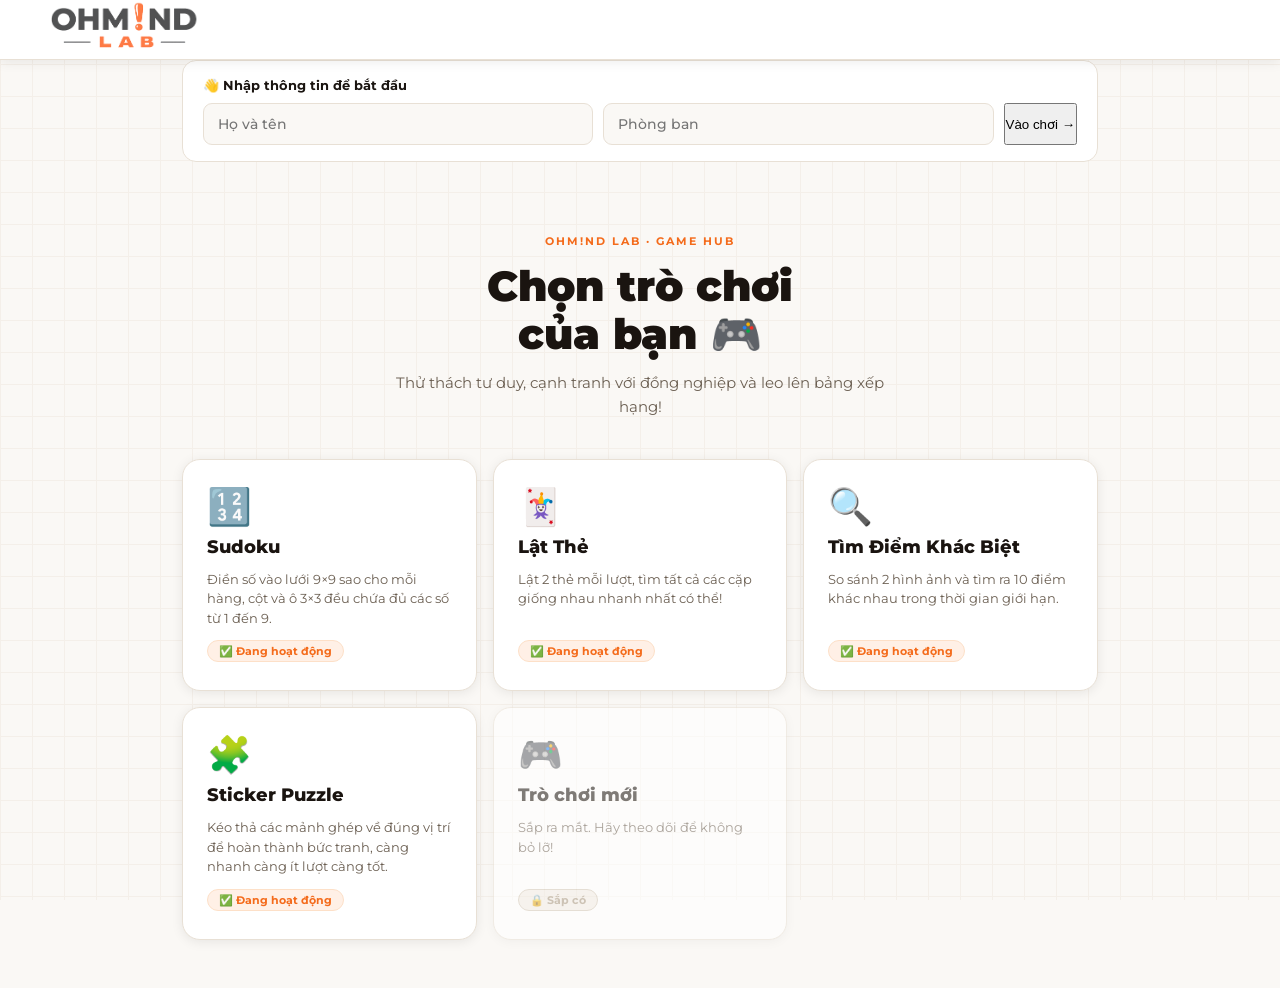
==== index.html @ 02a3761b "Add files via upload" ====
<!DOCTYPE html>
<html lang="vi">
<head>
<meta charset="UTF-8">
<meta name="viewport" content="width=device-width, initial-scale=1.0">
<title>OhM!nd Lab — Game Hub</title>
<link rel="icon" type="image/png" href="pic/Favicon1.png">
<link href="https://fonts.googleapis.com/css2?family=DM+Mono:wght@400;500&family=Montserrat:wght@400;500;600;700;800;900&display=swap" rel="stylesheet">
<link rel="stylesheet" href="style.css">
<style>
.hero{text-align:center;padding:56px 24px 40px;max-width:560px;margin:0 auto;}
.hero-label{font-size:11px;font-weight:700;text-transform:uppercase;letter-spacing:2px;color:var(--orange);margin-bottom:14px;}
.hero h1{font-size:clamp(28px,5vw,42px);font-weight:900;line-height:1.15;margin-bottom:12px;}
.hero p{font-size:15px;color:var(--t2);line-height:1.6;}

.game-grid{display:grid;grid-template-columns:repeat(auto-fill,minmax(260px,1fr));gap:16px;max-width:980px;margin:0 auto;padding:0 32px 48px;}

.game-card{background:var(--white);border:1.5px solid var(--border);border-radius:18px;padding:28px 24px;cursor:pointer;transition:all .2s;box-shadow:var(--shadow);text-decoration:none;color:inherit;display:flex;flex-direction:column;gap:12px;}
.game-card:hover{border-color:var(--orange);transform:translateY(-3px);box-shadow:0 8px 28px rgba(244,107,27,.18);}
.game-card-icon{font-size:36px;line-height:1;}
.game-card-title{font-size:18px;font-weight:800;}
.game-card-desc{font-size:13px;color:var(--t2);line-height:1.5;flex:1;}
.game-card-tag{display:inline-flex;align-items:center;gap:5px;background:var(--ol);color:var(--orange);border:1px solid var(--om);border-radius:999px;padding:3px 11px;font-size:11px;font-weight:700;width:fit-content;}

.coming-soon{opacity:.55;cursor:default;}
.coming-soon:hover{transform:none;box-shadow:var(--shadow);border-color:var(--border);}
.cs-tag{background:var(--bg2);color:var(--t3);border:1px solid var(--border2);}

@media(max-width:640px){
  .game-grid{padding:0 16px 40px;}
  .hero{padding:36px 16px 28px;}
}
</style>
</head>
<body>
<div id="app">

<header>
  <div class="logo">
    <img src="pic/OhM!nd Lab.png" style="height:80px;object-fit:contain">
  </div>
</header>
<div style="max-width:980px;margin:0 auto 16px;padding:0 32px">
  <div id="playerBox" style="background:white;border:1.5px solid #e8e0d5;border-radius:14px;padding:16px 20px">

    <!-- Form nhập tên -->
    <div id="formView">
      <div style="font-size:13px;font-weight:700;margin-bottom:10px">👋 Nhập thông tin để bắt đầu</div>
      <div style="display:flex;gap:10px;flex-wrap:wrap">
        <input type="text" id="inputName" placeholder="Họ và tên" maxlength="30" style="flex:1;min-width:140px">
        <input type="text" id="inputDept" placeholder="Phòng ban" maxlength="30" style="flex:1;min-width:140px">
        <button onclick="savePlayer()">Vào chơi →</button>
      </div>
    </div>

    <!-- Hiển thị sau khi nhập -->
    <div id="profileView" style="display:none">
      <span id="showName">—</span> · 
      <span id="showDept">—</span> · 
      <span onclick="editPlayer()" style="cursor:pointer;color:#f46b1b">✏️ Đổi</span>
    </div>

  </div>
</div>
<div class="hero">
  <div class="hero-label">OhM!nd Lab · Game Hub</div>
  <h1>Chọn trò chơi<br>của bạn 🎮</h1>
  <p>Thử thách tư duy, cạnh tranh với đồng nghiệp và leo lên bảng xếp hạng!</p>
</div>

<div class="game-grid">

  <!-- Sudoku -->
  <a href="game/sudoku.html" class="game-card">
    <div class="game-card-icon">🔢</div>
    <div class="game-card-title">Sudoku</div>
    <div class="game-card-desc">Điền số vào lưới 9×9 sao cho mỗi hàng, cột và ô 3×3 đều chứa đủ các số từ 1 đến 9.</div>
    <div class="game-card-tag">✅ Đang hoạt động</div>
  </a>

  <!-- Memory Match -->
  <a href="game/memory-match.html" class="game-card">
    <div class="game-card-icon">🃏</div>
    <div class="game-card-title">Lật Thẻ</div>
    <div class="game-card-desc">Lật 2 thẻ mỗi lượt, tìm tất cả các cặp giống nhau nhanh nhất có thể!</div>
    <div class="game-card-tag">✅ Đang hoạt động</div>
  </a>

  <!-- Spot Difference -->
  <a href="game/spot-difference.html" class="game-card">
    <div class="game-card-icon">🔍</div>
    <div class="game-card-title">Tìm Điểm Khác Biệt</div>
    <div class="game-card-desc">So sánh 2 hình ảnh và tìm ra 10 điểm khác nhau trong thời gian giới hạn.</div>
    <div class="game-card-tag">✅ Đang hoạt động</div>
  </a>

  <!-- Sticker Puzzle -->
  <a href="game/sticker-puzzle.html" class="game-card">
    <div class="game-card-icon">🧩</div>
    <div class="game-card-title">Sticker Puzzle</div>
    <div class="game-card-desc">Kéo thả các mảnh ghép về đúng vị trí để hoàn thành bức tranh, càng nhanh càng ít lượt càng tốt.</div>
    <div class="game-card-tag">✅ Đang hoạt động</div>
  </a>

  <!-- Placeholder: thêm trò mới ở đây -->
  <div class="game-card coming-soon">
    <div class="game-card-icon">🎮</div>
    <div class="game-card-title">Trò chơi mới</div>
    <div class="game-card-desc">Sắp ra mắt. Hãy theo dõi để không bỏ lỡ!</div>
    <div class="game-card-tag cs-tag">🔒 Sắp có</div>
  </div>

</div>
</div>
<script>
  window.onload = () => {
    const name = localStorage.getItem('bb_name');
    const dept = localStorage.getItem('bb_dept');
    if(name) showProfile(name, dept);
  };
  
  function savePlayer(){
    const name = document.getElementById('inputName').value.trim();
    const dept = document.getElementById('inputDept').value.trim();
    if(!name){ alert('Vui lòng nhập tên!'); return; }
    localStorage.setItem('bb_name', name);
    localStorage.setItem('bb_dept', dept);
    showProfile(name, dept);
  }
  
  function showProfile(name, dept){
    document.getElementById('formView').style.display = 'none';
    document.getElementById('profileView').style.display = 'block';
    document.getElementById('showName').textContent = name;
    document.getElementById('showDept').textContent = dept || 'Chưa có phòng ban';
  }
  
  function editPlayer(){
    document.getElementById('inputName').value = localStorage.getItem('bb_name')||'';
    document.getElementById('inputDept').value = localStorage.getItem('bb_dept')||'';
    document.getElementById('profileView').style.display = 'none';
    document.getElementById('formView').style.display = 'block';
  }
  </script>
</body>
</html>
---- style.css ----
/* ── DESIGN TOKENS ─────────────────────────────────────────── */
:root {
  --bg:#faf8f5; --bg2:#f2ede6; --white:#fff;
  --border:#e8e0d5; --border2:#d4c9b8;
  --orange:#f46b1b; --ol:#fff0e6; --om:#fde0c8; --od:#d45a10;
  --text:#1a1410; --t2:#6b5f52; --t3:#a89880;
  --green:#2da44e; --gl:#e6f4ec;
  --red:#e03e3e; --rl:#fdeaea;
  --blue:#3b82f6; --bl:#eff6ff;
  --pencil:#7c6fff;
  --shadow:0 2px 12px rgba(0,0,0,.08);
  --shadow-lg:0 8px 32px rgba(0,0,0,.12);
  --mono:'DM Mono',monospace; --sans:'Montserrat',sans-serif;
}
*{box-sizing:border-box;margin:0;padding:0;}
body{background:var(--bg);color:var(--text);font-family:var(--sans);min-height:100vh;}
body::before{content:'';position:fixed;inset:0;background-image:linear-gradient(var(--border) 1px,transparent 1px),linear-gradient(90deg,var(--border) 1px,transparent 1px);background-size:32px 32px;opacity:.35;pointer-events:none;z-index:0;}
#app{position:relative;z-index:1;}

/* ── HEADER ─────────────────────────────────────────────────── */
header{background:var(--white);border-bottom:1px solid var(--border);padding:0 32px;height:60px;display:flex;align-items:center;justify-content:space-between;position:sticky;top:0;z-index:100;box-shadow:var(--shadow);}
.logo{font-size:18px;font-weight:900;display:flex;align-items:center;gap:8px;}
.logo-dot{width:28px;height:28px;background:var(--orange);border-radius:7px;display:flex;align-items:center;justify-content:center;font-size:14px;}
.player-chip{display:flex;align-items:center;gap:8px;background:var(--bg);border:1.5px solid var(--border);padding:6px 14px;border-radius:999px;font-size:13px;font-weight:600;cursor:pointer;transition:all .2s;}
.player-chip:hover{border-color:var(--orange);color:var(--orange);}
.chip-av{width:22px;height:22px;background:var(--orange);border-radius:50%;display:flex;align-items:center;justify-content:center;font-size:11px;color:white;font-weight:700;}

/* ── TABS ────────────────────────────────────────────────────── */
.tabs{background:var(--white);border-bottom:1px solid var(--border);padding:0 32px;display:flex;}
.tab{padding:14px 20px;font-family:var(--sans);font-weight:700;font-size:13px;cursor:pointer;background:none;border:none;color:var(--t3);border-bottom:3px solid transparent;transition:all .2s;margin-bottom:-1px;}
.tab:hover{color:var(--text);}
.tab.active{color:var(--orange);border-bottom-color:var(--orange);}

/* ── LAYOUT ──────────────────────────────────────────────────── */
.main{padding:28px 32px;max-width:980px;margin:0 auto;}
.page{display:none;animation:fadeUp .25s ease;}
.page.active{display:block;}
@keyframes fadeUp{from{opacity:0;transform:translateY(8px)}to{opacity:1;transform:none}}

/* ── CARDS ───────────────────────────────────────────────────── */
.card{background:var(--white);border:1.5px solid var(--border);border-radius:16px;padding:24px;box-shadow:var(--shadow);margin-bottom:16px;}
.card-label{font-size:11px;font-weight:700;text-transform:uppercase;letter-spacing:1.5px;color:var(--t3);margin-bottom:14px;}

/* ── BUTTONS ─────────────────────────────────────────────────── */
.btn{display:inline-flex;align-items:center;gap:7px;padding:9px 18px;border-radius:9px;font-family:var(--sans);font-weight:700;font-size:13px;cursor:pointer;border:none;transition:all .15s;white-space:nowrap;}
.btn-primary{background:var(--orange);color:white;}
.btn-primary:hover{background:var(--od);transform:translateY(-1px);box-shadow:0 4px 16px rgba(244,107,27,.35);}
.btn-secondary{background:var(--bg);color:var(--text);border:1.5px solid var(--border);}
.btn-secondary:hover{border-color:var(--orange);color:var(--orange);}
.btn-hint{background:var(--bl);color:var(--blue);border:1.5px solid #bfdbfe;}
.btn-hint:hover{background:#dbeafe;}
.btn-hint:disabled{opacity:.4;cursor:not-allowed;}
.btn-sm{padding:6px 13px;font-size:12px;}

/* ── INPUT ───────────────────────────────────────────────────── */
input[type=text]{background:var(--bg);border:1.5px solid var(--border);color:var(--text);border-radius:9px;padding:11px 14px;font-family:var(--sans);font-size:14px;font-weight:500;width:100%;transition:all .2s;}
input:focus{outline:none;border-color:var(--orange);box-shadow:0 0 0 3px rgba(244,107,27,.12);}

/* ── MODAL ───────────────────────────────────────────────────── */
.overlay{position:fixed;inset:0;background:rgba(30,20,10,.45);backdrop-filter:blur(6px);z-index:500;display:flex;align-items:center;justify-content:center;padding:16px;}
.overlay.hidden{display:none;}
.modal{background:var(--white);border:1.5px solid var(--border);border-radius:20px;padding:36px;width:100%;max-width:420px;box-shadow:var(--shadow-lg);animation:popIn .3s cubic-bezier(.34,1.56,.64,1);}
@keyframes popIn{from{opacity:0;transform:scale(.9)}to{opacity:1;transform:none}}
.modal-icon{font-size:44px;margin-bottom:12px;}
.modal h2{font-size:22px;font-weight:800;margin-bottom:6px;}
.modal p{color:var(--t2);font-size:14px;margin-bottom:20px;line-height:1.5;}

/* ── CHALLENGE LIST ──────────────────────────────────────────── */
.ch-grid{display:grid;grid-template-columns:repeat(auto-fill,minmax(280px,1fr));gap:14px;margin-bottom:8px;}
.ch-card{background:var(--white);border:1.5px solid var(--border);border-radius:14px;padding:20px;cursor:pointer;transition:all .2s;box-shadow:var(--shadow);}
.ch-card:hover{border-color:var(--orange);transform:translateY(-2px);box-shadow:0 6px 20px rgba(244,107,27,.15);}
.ch-card.played{border-color:var(--green);background:var(--gl);}
.ch-card-top{display:flex;align-items:center;justify-content:space-between;margin-bottom:10px;}
.ch-id{font-family:var(--mono);font-size:11px;color:var(--t3);font-weight:500;display:none;} /* ID ẩn */
.ch-diff{padding:3px 10px;border-radius:999px;font-size:11px;font-weight:700;}
.diff-easy{background:#ecfdf5;color:#065f46;border:1px solid #a7f3d0;}
.diff-medium{background:#fffbeb;color:#92400e;border:1px solid #fde68a;}
.diff-hard{background:#fef2f2;color:#991b1b;border:1px solid #fecaca;}
.ch-title{font-size:16px;font-weight:700;margin-bottom:4px;}
.ch-desc{font-size:12px;color:var(--t2);margin-bottom:12px;}
.ch-meta{display:flex;gap:8px;flex-wrap:wrap;}
.ch-meta-item{font-size:11px;color:var(--t3);display:flex;align-items:center;gap:3px;}
.ch-played-badge{background:var(--gl);color:var(--green);border:1px solid #a3d9b4;border-radius:999px;padding:2px 9px;font-size:11px;font-weight:700;margin-top:8px;display:inline-block;}
.ch-countdown{font-family:var(--mono);font-size:12px;color:var(--orange);font-weight:500;}
.ch-countdown.urgent{color:var(--red);}

.no-challenges{text-align:center;padding:72px 24px;background:var(--white);border:1.5px solid var(--border);border-radius:16px;box-shadow:var(--shadow);}
.no-challenges .icon{font-size:52px;margin-bottom:14px;}
.no-challenges h3{font-size:20px;font-weight:700;margin-bottom:8px;}
.no-challenges p{color:var(--t2);font-size:14px;}

/* ── GAME HEADER ─────────────────────────────────────────────── */
.game-header{display:flex;align-items:center;gap:12px;margin-bottom:20px;flex-wrap:wrap;}
.back-btn{display:flex;align-items:center;gap:6px;padding:7px 14px;border-radius:8px;font-family:var(--sans);font-weight:700;font-size:13px;cursor:pointer;border:1.5px solid var(--border);background:var(--bg);color:var(--t2);transition:all .2s;}
.back-btn:hover{border-color:var(--orange);color:var(--orange);}
.game-title{font-size:18px;font-weight:800;}
.game-subtitle{font-size:13px;color:var(--t2);margin-top:2px;}

/* ── LEADERBOARD ─────────────────────────────────────────────── */
.lb-section{margin-bottom:24px;}
.lb-section-title{font-size:14px;font-weight:700;color:var(--text);margin-bottom:10px;display:flex;align-items:center;gap:8px;}
.lb-ch-tag{background:var(--ol);color:var(--orange);border:1px solid var(--om);border-radius:999px;padding:2px 9px;font-size:11px;font-weight:700;}
.lb-table{width:100%;border-collapse:collapse;margin-bottom:6px;}
.lb-table th{text-align:left;padding:9px 12px;font-size:11px;text-transform:uppercase;letter-spacing:1px;color:var(--t3);border-bottom:1.5px solid var(--border);font-weight:700;}
.lb-table td{padding:10px 12px;border-bottom:1px solid var(--bg2);font-size:13px;font-weight:500;}
.lb-table tr:hover td{background:var(--bg);}
.lb-table tr.me td{color:var(--orange);}
.me-tag{font-size:10px;background:var(--ol);color:var(--orange);border:1px solid var(--om);border-radius:999px;padding:1px 7px;margin-left:5px;}

/* ── RESULT MODAL ────────────────────────────────────────────── */
.result-row{display:flex;justify-content:space-between;align-items:center;padding:10px 0;border-bottom:1px solid var(--border);font-size:14px;}
.result-row:last-child{border:none;}
.result-val{font-family:var(--mono);font-weight:500;color:var(--orange);font-size:16px;}

/* ── TOAST ───────────────────────────────────────────────────── */
.toast{position:fixed;bottom:24px;right:24px;z-index:999;background:var(--text);color:white;border-radius:10px;padding:12px 18px;font-size:13px;font-weight:600;box-shadow:var(--shadow-lg);transform:translateY(70px);opacity:0;transition:all .3s cubic-bezier(.34,1.56,.64,1);}
.toast.show{transform:none;opacity:1;}
.toast.ok{background:var(--green);}
.toast.bad{background:var(--red);}
.toast.info{background:var(--blue);}
.spinner{display:inline-block;width:14px;height:14px;border:2px solid rgba(255,255,255,.3);border-top-color:white;border-radius:50%;animation:spin .8s linear infinite;}
@keyframes spin{to{transform:rotate(360deg)}}

/* ── STATS ROW (timer, errors) ───────────────────────────────── */
.timer-bar{display:flex;align-items:center;justify-content:space-between;margin-bottom:12px;flex-wrap:wrap;gap:8px;}
.game-timer{font-family:var(--mono);font-size:30px;font-weight:500;color:var(--orange);letter-spacing:2px;}
.stats-row{display:flex;gap:8px;flex-wrap:wrap;}
.stat-chip{background:var(--bg);border:1.5px solid var(--border);border-radius:999px;padding:4px 12px;font-size:12px;font-weight:600;color:var(--t2);}
.stat-chip.err{background:var(--rl);border-color:#f5b5b5;color:var(--red);}

/* ── DONE BANNER ─────────────────────────────────────────────── */
.done-banner{background:var(--gl);border:1.5px solid #a3d9b4;border-radius:12px;padding:14px 18px;margin-bottom:14px;display:none;animation:fadeUp .3s ease;}
.done-banner.show{display:block;}
.done-banner h3{color:var(--green);font-size:15px;margin-bottom:3px;}
.done-banner p{font-size:13px;color:var(--t2);}

.already-played{background:var(--ol);border:1.5px solid var(--om);border-radius:10px;padding:12px 16px;margin-bottom:14px;font-size:13px;color:var(--t2);}
.already-played strong{color:var(--orange);}
.tips-box{background:var(--bg2);border:1.5px solid var(--border);border-radius:10px;padding:12px 16px;font-size:12.5px;color:var(--t2);line-height:1.6;}
.tips-box strong{color:var(--text);}

/* ── RESPONSIVE ──────────────────────────────────────────────── */
@media(max-width:640px){
  header{padding:0 16px;}
  .tabs{padding:0 16px;}
  .main{padding:16px;}
  .ch-grid{grid-template-columns:1fr;}
}
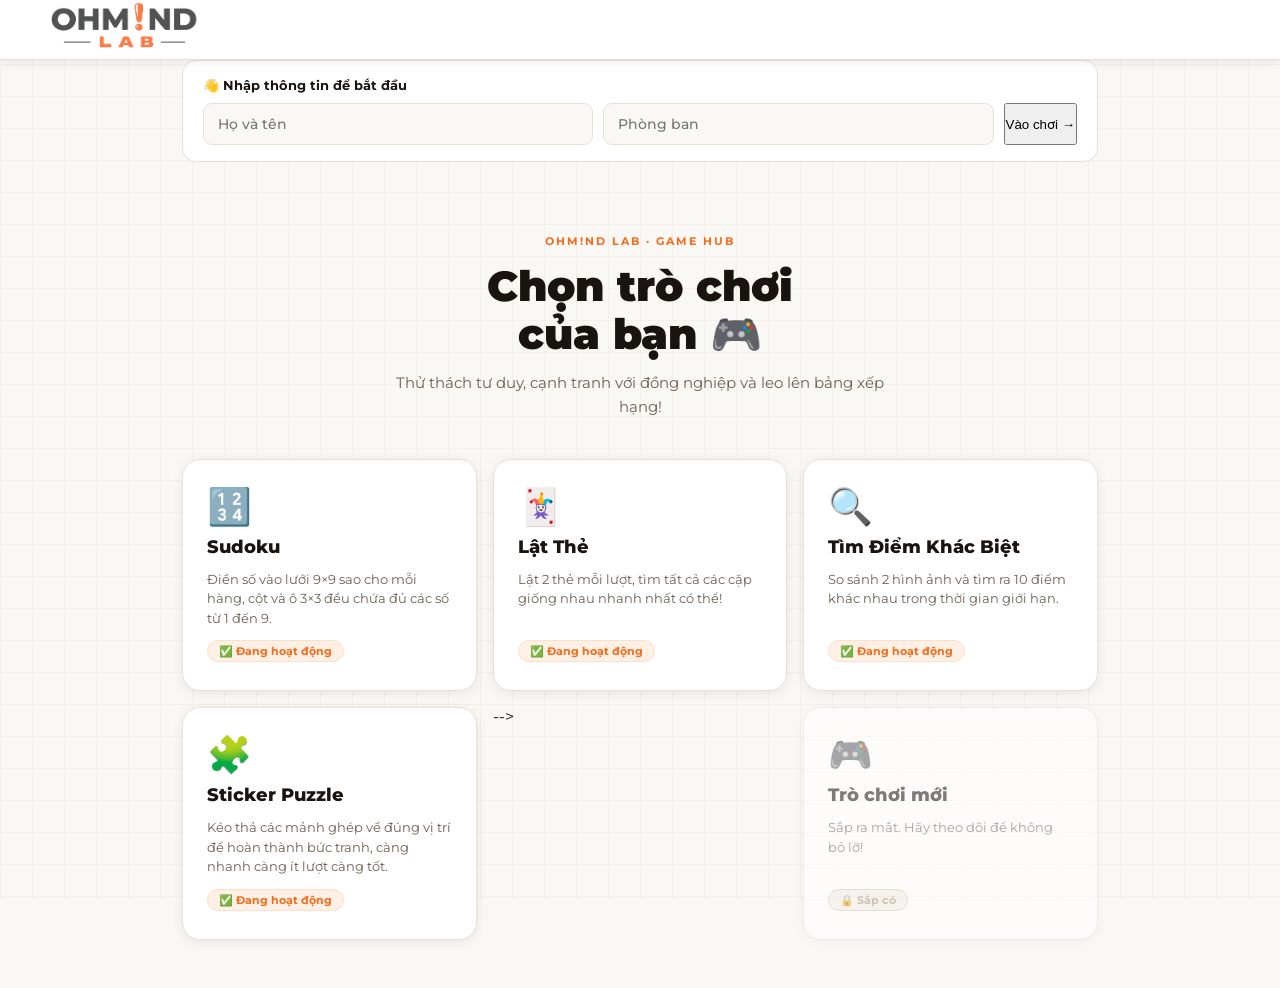
==== commit 7585f9c4: "Update index.html" ====
--- a/index.html
+++ b/index.html
@@ -94,6 +94,7 @@
     <div class="game-card-tag">✅ Đang hoạt động</div>
   </a>
 
+  <!--
   <!-- Sticker Puzzle -->
   <a href="game/sticker-puzzle.html" class="game-card">
     <div class="game-card-icon">🧩</div>
@@ -101,6 +102,7 @@
     <div class="game-card-desc">Kéo thả các mảnh ghép về đúng vị trí để hoàn thành bức tranh, càng nhanh càng ít lượt càng tốt.</div>
     <div class="game-card-tag">✅ Đang hoạt động</div>
   </a>
+  -->
 
   <!-- Placeholder: thêm trò mới ở đây -->
   <div class="game-card coming-soon">
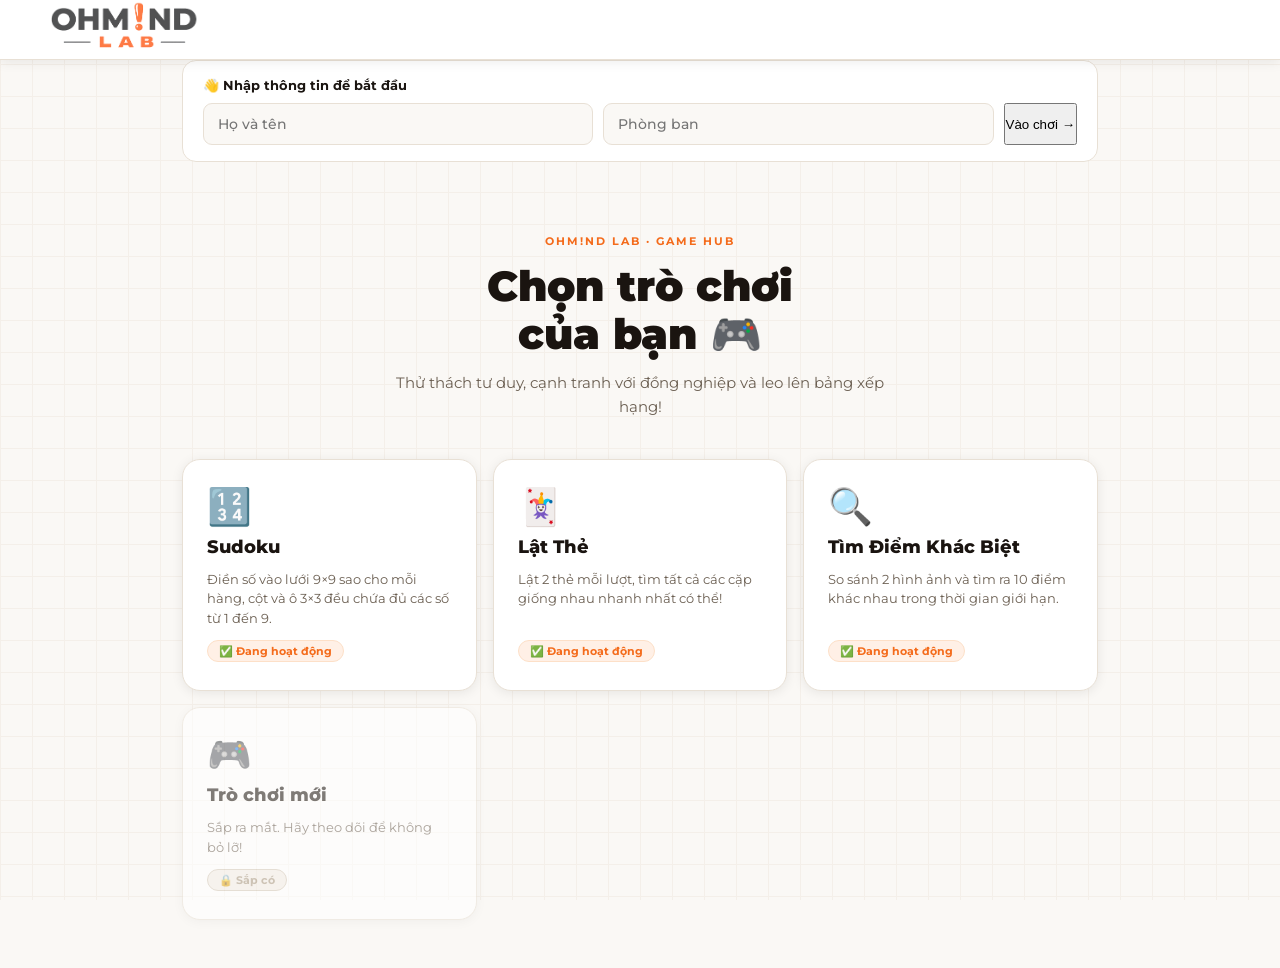
==== commit 963c580a: "Update index.html" ====
--- a/index.html
+++ b/index.html
@@ -94,8 +94,7 @@
     <div class="game-card-tag">✅ Đang hoạt động</div>
   </a>
 
-  <!--
-  <!-- Sticker Puzzle -->
+  <!-- Sticker Puzzle 
   <a href="game/sticker-puzzle.html" class="game-card">
     <div class="game-card-icon">🧩</div>
     <div class="game-card-title">Sticker Puzzle</div>
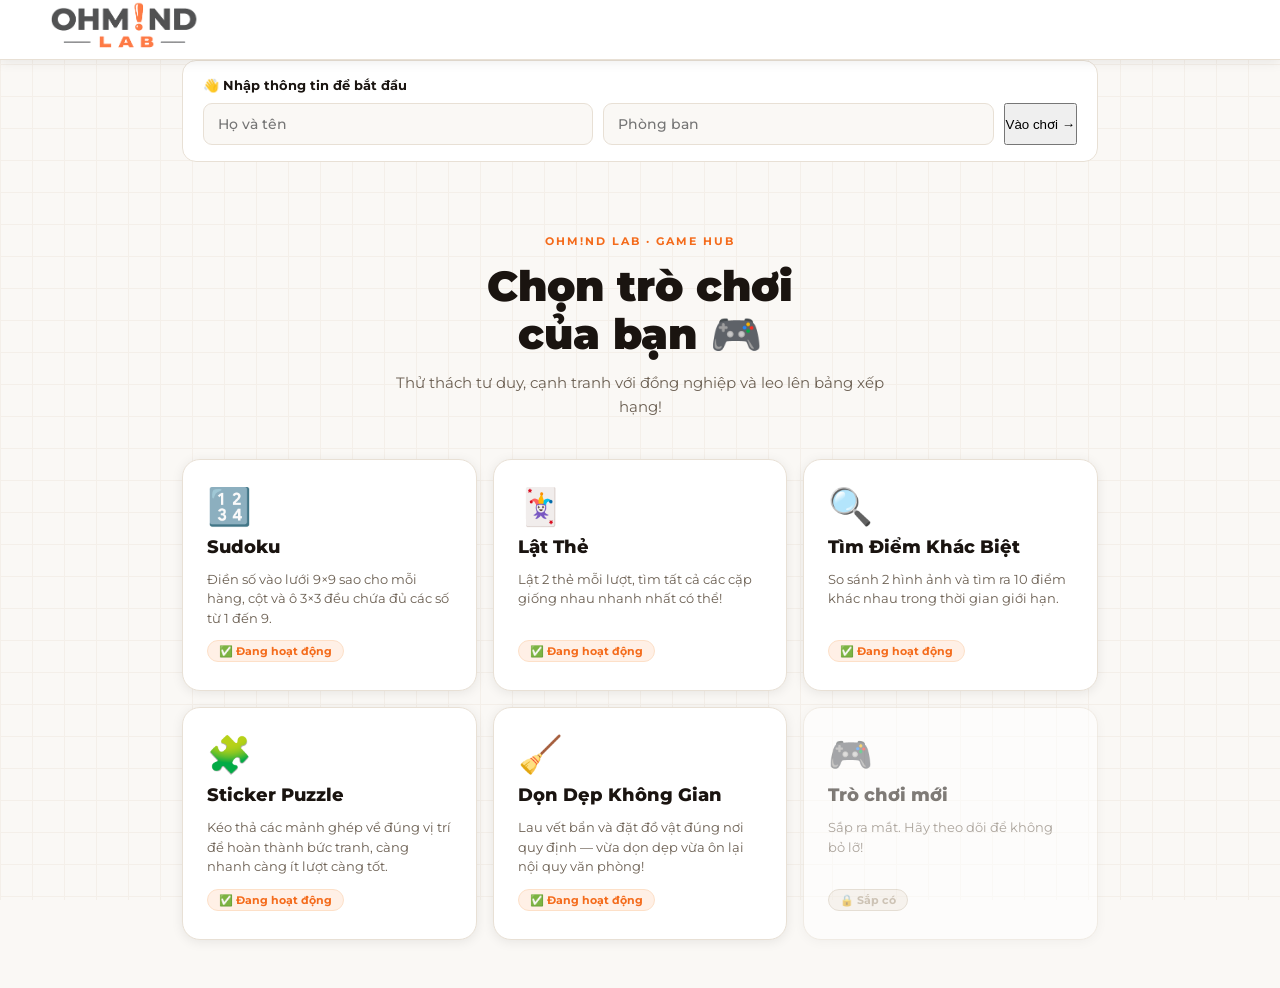
==== commit d5b8df64: "Add files via upload" ====
--- a/index.html
+++ b/index.html
@@ -71,7 +71,7 @@
 <div class="game-grid">
 
   <!-- Sudoku -->
-  <a href="game/sudoku.html" class="game-card">
+  <a href="game/sudoku.html" class="game-card" data-game-type="sudoku">
     <div class="game-card-icon">🔢</div>
     <div class="game-card-title">Sudoku</div>
     <div class="game-card-desc">Điền số vào lưới 9×9 sao cho mỗi hàng, cột và ô 3×3 đều chứa đủ các số từ 1 đến 9.</div>
@@ -79,7 +79,7 @@
   </a>
 
   <!-- Memory Match -->
-  <a href="game/memory-match.html" class="game-card">
+  <a href="game/memory-match.html" class="game-card" data-game-type="memory-match">
     <div class="game-card-icon">🃏</div>
     <div class="game-card-title">Lật Thẻ</div>
     <div class="game-card-desc">Lật 2 thẻ mỗi lượt, tìm tất cả các cặp giống nhau nhanh nhất có thể!</div>
@@ -87,21 +87,28 @@
   </a>
 
   <!-- Spot Difference -->
-  <a href="game/spot-difference.html" class="game-card">
+  <a href="game/spot-difference.html" class="game-card" data-game-type="spot-difference">
     <div class="game-card-icon">🔍</div>
     <div class="game-card-title">Tìm Điểm Khác Biệt</div>
     <div class="game-card-desc">So sánh 2 hình ảnh và tìm ra 10 điểm khác nhau trong thời gian giới hạn.</div>
     <div class="game-card-tag">✅ Đang hoạt động</div>
   </a>
 
-  <!-- Sticker Puzzle 
-  <a href="game/sticker-puzzle.html" class="game-card">
+  <!-- Sticker Puzzle -->
+  <a href="game/sticker-puzzle.html" class="game-card" data-game-type="sticker-puzzle">
     <div class="game-card-icon">🧩</div>
     <div class="game-card-title">Sticker Puzzle</div>
     <div class="game-card-desc">Kéo thả các mảnh ghép về đúng vị trí để hoàn thành bức tranh, càng nhanh càng ít lượt càng tốt.</div>
     <div class="game-card-tag">✅ Đang hoạt động</div>
   </a>
-  -->
+
+  <!-- Dọn Dẹp Không Gian -->
+  <a href="game/clean-space.html" class="game-card" data-game-type="clean-space">
+    <div class="game-card-icon">🧹</div>
+    <div class="game-card-title">Dọn Dẹp Không Gian</div>
+    <div class="game-card-desc">Lau vết bẩn và đặt đồ vật đúng nơi quy định — vừa dọn dẹp vừa ôn lại nội quy văn phòng!</div>
+    <div class="game-card-tag">✅ Đang hoạt động</div>
+  </a>
 
   <!-- Placeholder: thêm trò mới ở đây -->
   <div class="game-card coming-soon">
@@ -114,11 +121,31 @@
 </div>
 </div>
 <script>
+  // ── CẤU HÌNH ────────────────────────────────────────────────
+  const SCRIPT_URL = 'https://script.google.com/macros/s/AKfycby2iK5X78FucVv36FcgyKPJiEopb9gdQMpD6V11QWAnMYpNo09yetHe11V3TtNjvbwG/exec';
+  const _key = 'BTK2026';
+
   window.onload = () => {
     const name = localStorage.getItem('bb_name');
     const dept = localStorage.getItem('bb_dept');
     if(name) showProfile(name, dept);
+    applyGameVisibility();
   };
+
+  // ── ẨN/HIỆN THẺ GAME THEO CÔNG TẮC ADMIN ──────────────────────
+  async function applyGameVisibility(){
+    try{
+      const res = await fetch(`${SCRIPT_URL}?action=getGameSettings&key=${_key}&_=${Date.now()}`);
+      const data = await res.json();
+      const settings = data.settings || {};
+      document.querySelectorAll('.game-card[data-game-type]').forEach(card => {
+        const type = card.dataset.gameType;
+        if(settings[type] === false){ card.style.display = 'none'; }
+      });
+    }catch(e){
+      console.error('Không tải được cấu hình hiển thị game, giữ nguyên mặc định:', e);
+    }
+  }
   
   function savePlayer(){
     const name = document.getElementById('inputName').value.trim();
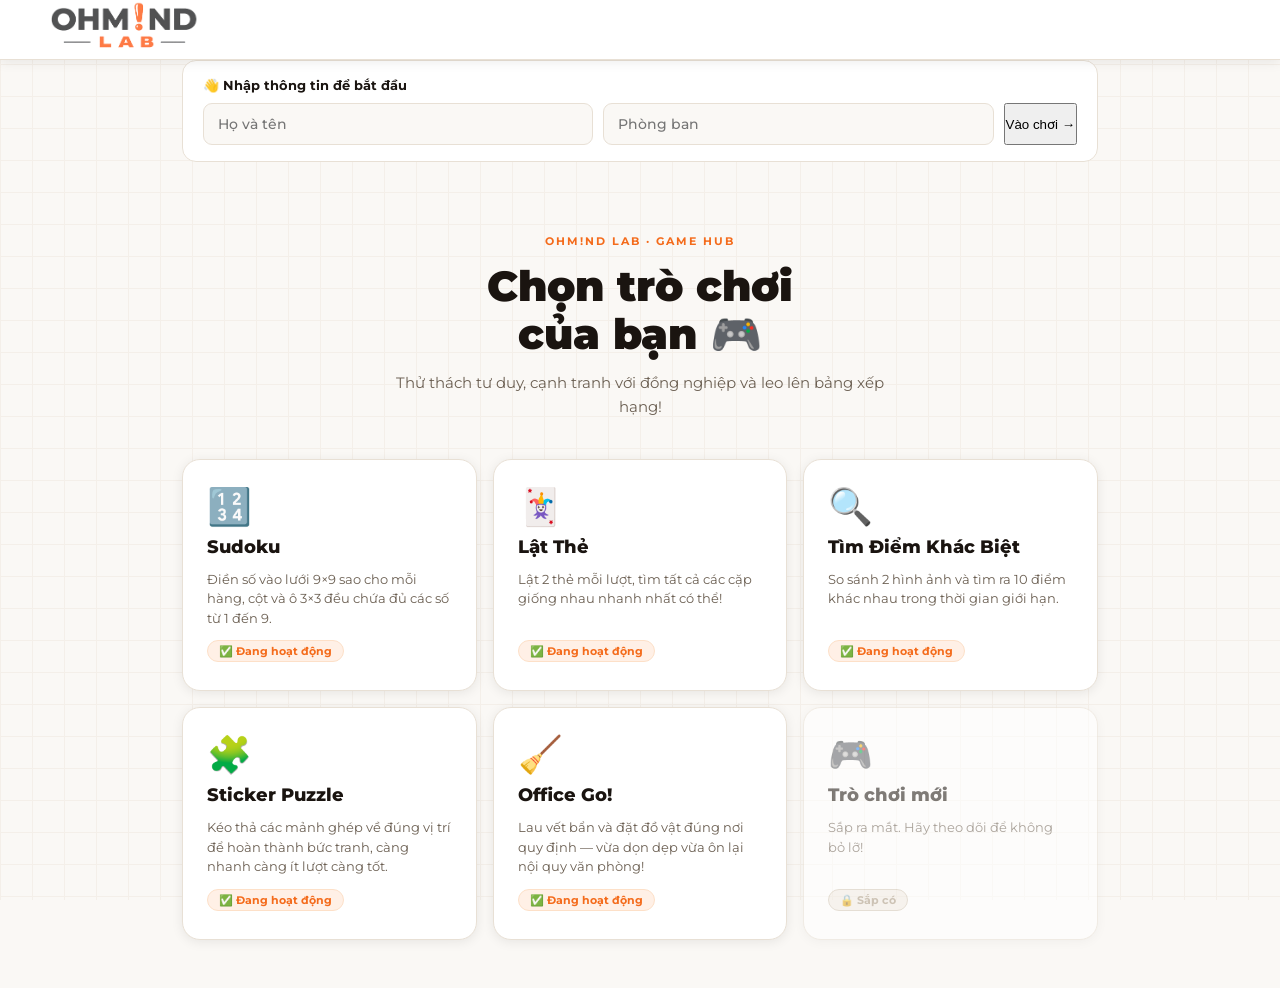
==== commit 731f5e77: "Update index.html" ====
--- a/index.html
+++ b/index.html
@@ -102,10 +102,10 @@
     <div class="game-card-tag">✅ Đang hoạt động</div>
   </a>
 
-  <!-- Dọn Dẹp Không Gian -->
+  <!-- Office Go! -->
   <a href="game/clean-space.html" class="game-card" data-game-type="clean-space">
     <div class="game-card-icon">🧹</div>
-    <div class="game-card-title">Dọn Dẹp Không Gian</div>
+    <div class="game-card-title">Office Go!</div>
     <div class="game-card-desc">Lau vết bẩn và đặt đồ vật đúng nơi quy định — vừa dọn dẹp vừa ôn lại nội quy văn phòng!</div>
     <div class="game-card-tag">✅ Đang hoạt động</div>
   </a>
@@ -124,26 +124,43 @@
   // ── CẤU HÌNH ────────────────────────────────────────────────
   const SCRIPT_URL = 'https://script.google.com/macros/s/AKfycby2iK5X78FucVv36FcgyKPJiEopb9gdQMpD6V11QWAnMYpNo09yetHe11V3TtNjvbwG/exec';
   const _key = 'BTK2026';
+  const GAME_VIS_CACHE_KEY = 'bb_game_settings_cache';
+
+  // ── ÁP DỤNG NGAY TỪ CACHE (đồng bộ, không chờ mạng) ───────────
+  // Chạy ngay khi trình duyệt đọc tới đây — tránh hiệu ứng "hiện thẻ rồi biến mất"
+  // vì không phải chờ gọi Apps Script (vốn có độ trễ vài giây) mới biết game nào cần ẩn.
+  (function applyCachedGameVisibility(){
+    try{
+      const raw = localStorage.getItem(GAME_VIS_CACHE_KEY);
+      if(!raw) return;
+      const { settings } = JSON.parse(raw);
+      document.querySelectorAll('.game-card[data-game-type]').forEach(card => {
+        const type = card.dataset.gameType;
+        if(settings[type] === false){ card.style.display = 'none'; }
+      });
+    }catch(e){ /* cache lỗi/không có — bỏ qua, đợi bản làm mới từ server */ }
+  })();
 
   window.onload = () => {
     const name = localStorage.getItem('bb_name');
     const dept = localStorage.getItem('bb_dept');
     if(name) showProfile(name, dept);
-    applyGameVisibility();
+    refreshGameVisibility();
   };
 
-  // ── ẨN/HIỆN THẺ GAME THEO CÔNG TẮC ADMIN ──────────────────────
-  async function applyGameVisibility(){
+  // ── LÀM MỚI NGẦM TỪ SERVER + CẬP NHẬT CACHE CHO LẦN SAU ───────
+  async function refreshGameVisibility(){
     try{
       const res = await fetch(`${SCRIPT_URL}?action=getGameSettings&key=${_key}&_=${Date.now()}`);
       const data = await res.json();
       const settings = data.settings || {};
       document.querySelectorAll('.game-card[data-game-type]').forEach(card => {
         const type = card.dataset.gameType;
-        if(settings[type] === false){ card.style.display = 'none'; }
+        card.style.display = settings[type] === false ? 'none' : '';
       });
+      localStorage.setItem(GAME_VIS_CACHE_KEY, JSON.stringify({ settings, ts: Date.now() }));
     }catch(e){
-      console.error('Không tải được cấu hình hiển thị game, giữ nguyên mặc định:', e);
+      console.error('Không tải được cấu hình hiển thị game, giữ nguyên trạng thái hiện tại:', e);
     }
   }
   
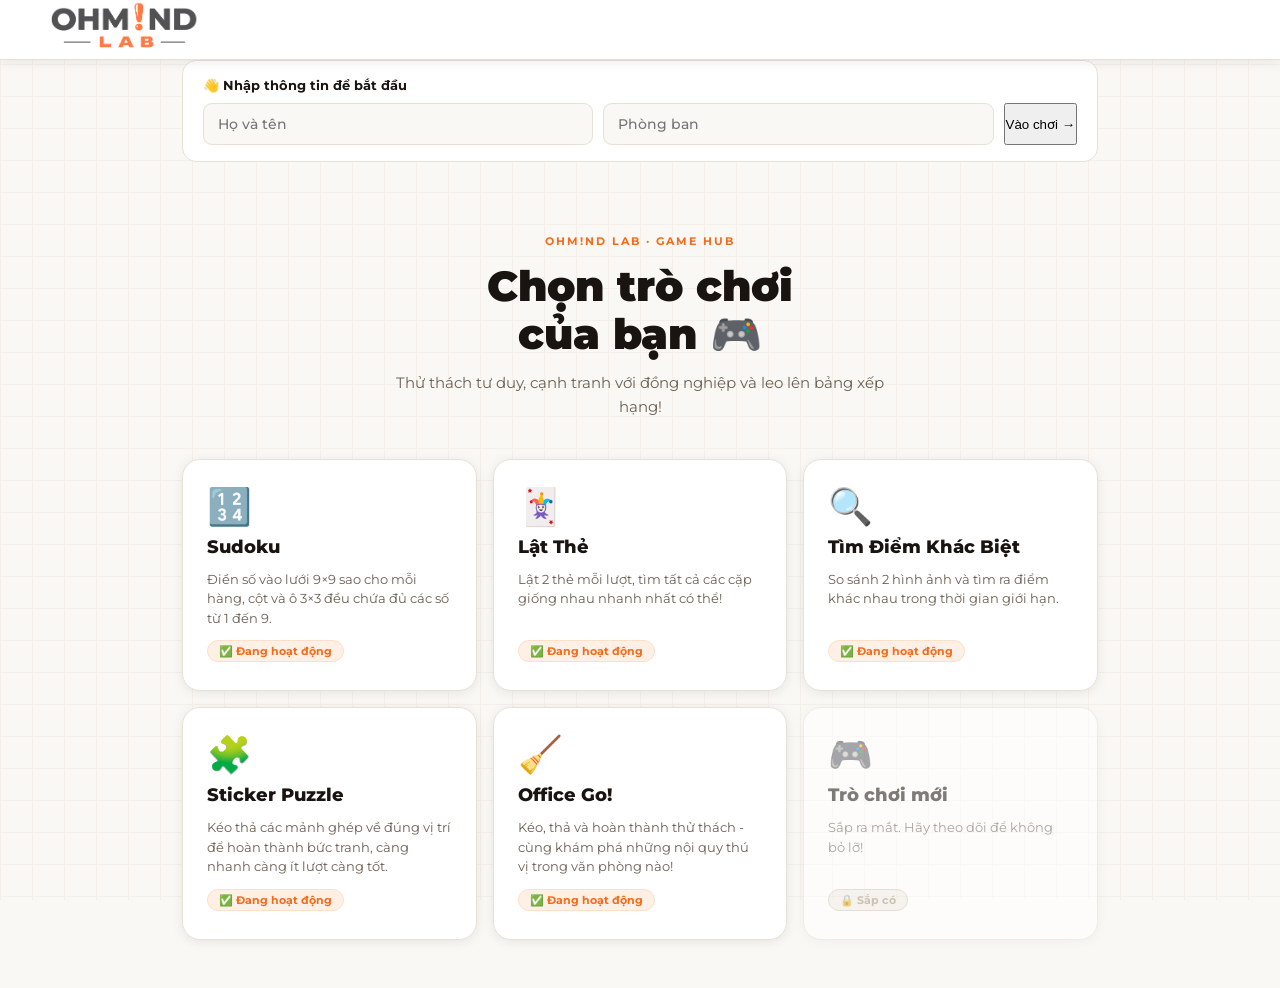
==== commit 4d0b9e30: "Update index.html" ====
--- a/index.html
+++ b/index.html
@@ -90,7 +90,7 @@
   <a href="game/spot-difference.html" class="game-card" data-game-type="spot-difference">
     <div class="game-card-icon">🔍</div>
     <div class="game-card-title">Tìm Điểm Khác Biệt</div>
-    <div class="game-card-desc">So sánh 2 hình ảnh và tìm ra 10 điểm khác nhau trong thời gian giới hạn.</div>
+    <div class="game-card-desc">So sánh 2 hình ảnh và tìm ra điểm khác nhau trong thời gian giới hạn.</div>
     <div class="game-card-tag">✅ Đang hoạt động</div>
   </a>
 
@@ -106,7 +106,7 @@
   <a href="game/clean-space.html" class="game-card" data-game-type="clean-space">
     <div class="game-card-icon">🧹</div>
     <div class="game-card-title">Office Go!</div>
-    <div class="game-card-desc">Lau vết bẩn và đặt đồ vật đúng nơi quy định — vừa dọn dẹp vừa ôn lại nội quy văn phòng!</div>
+    <div class="game-card-desc">Kéo, thả và hoàn thành thử thách - cùng khám phá những nội quy thú vị trong văn phòng nào!</div>
     <div class="game-card-tag">✅ Đang hoạt động</div>
   </a>
 
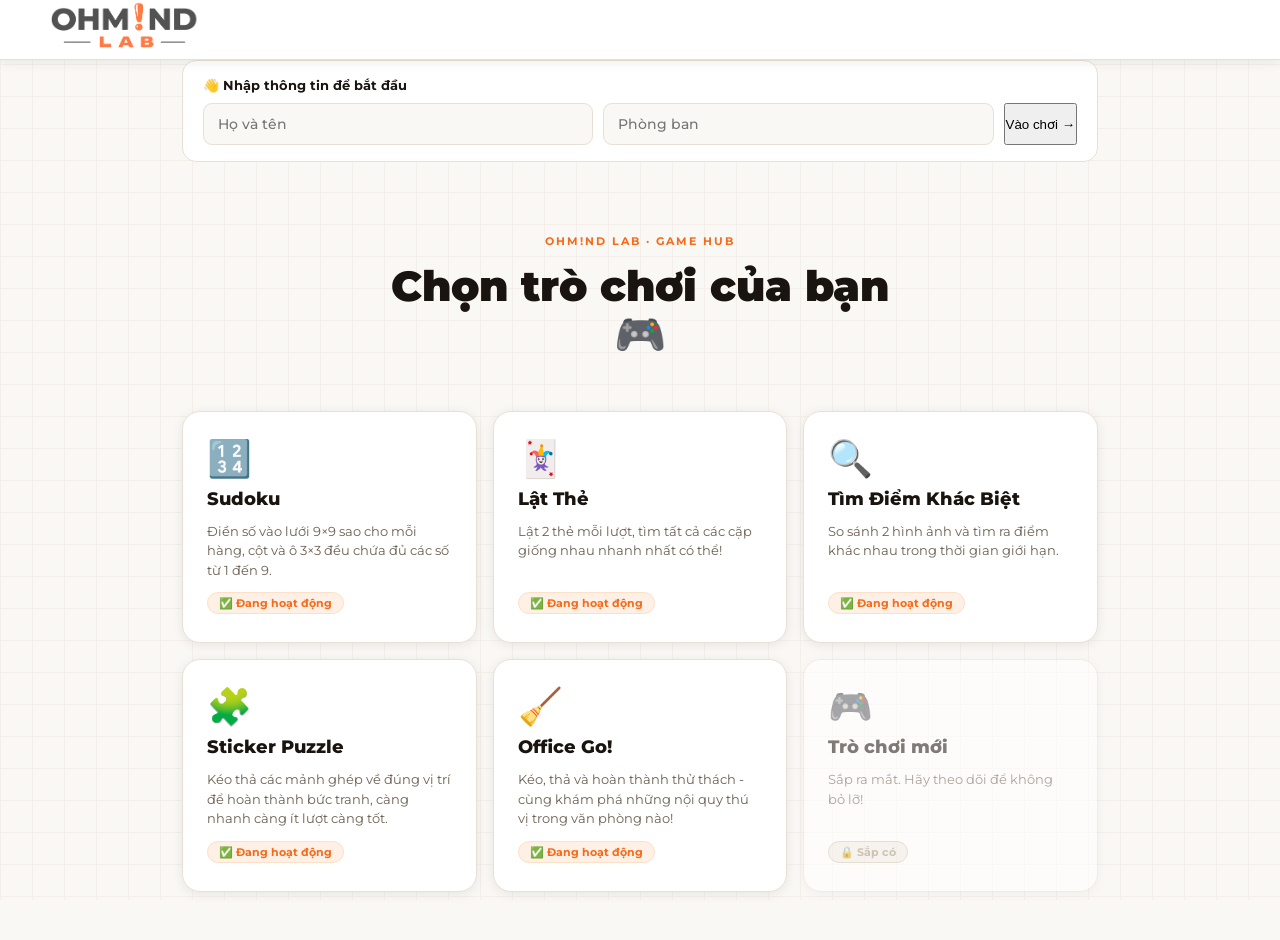
==== commit d0dec98c: "Update index.html" ====
--- a/index.html
+++ b/index.html
@@ -64,8 +64,7 @@
 </div>
 <div class="hero">
   <div class="hero-label">OhM!nd Lab · Game Hub</div>
-  <h1>Chọn trò chơi<br>của bạn 🎮</h1>
-  <p>Thử thách tư duy, cạnh tranh với đồng nghiệp và leo lên bảng xếp hạng!</p>
+  <h1>Chọn trò chơi của bạn 🎮</h1>
 </div>
 
 <div class="game-grid">
